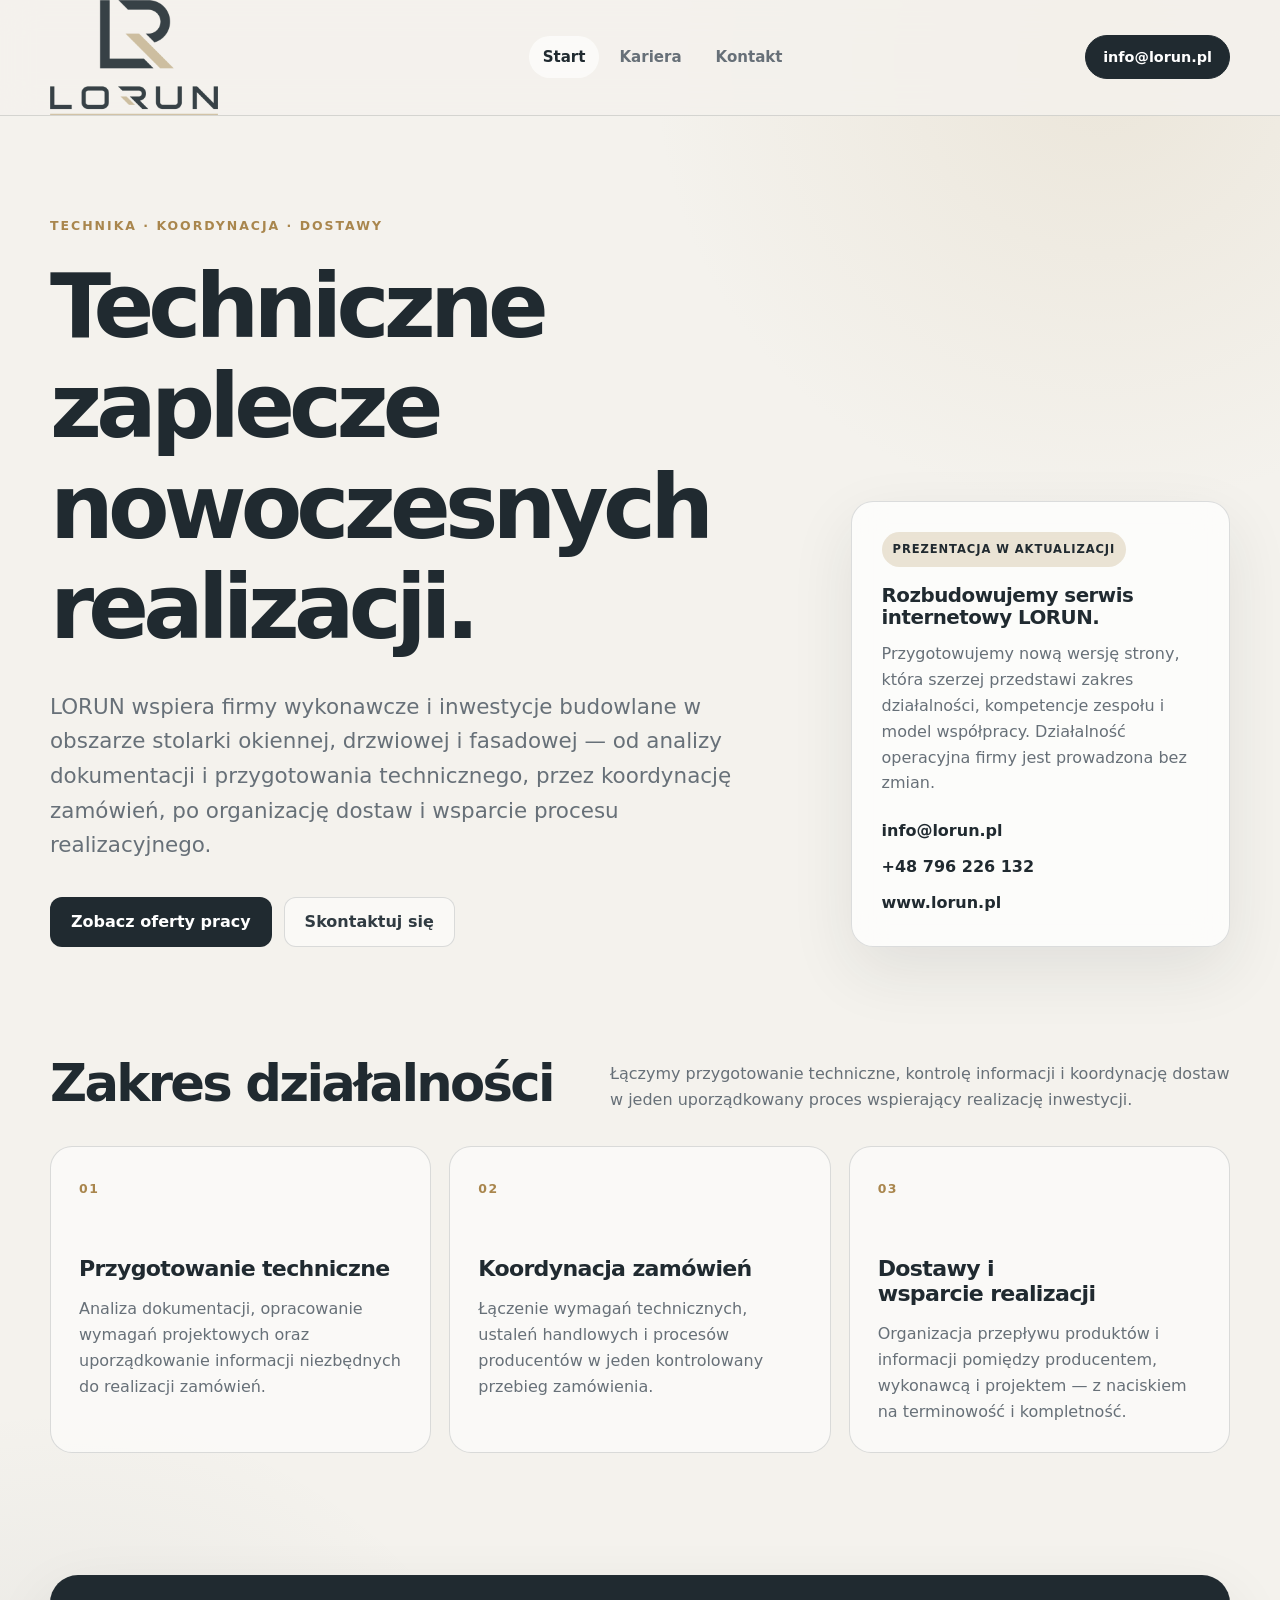
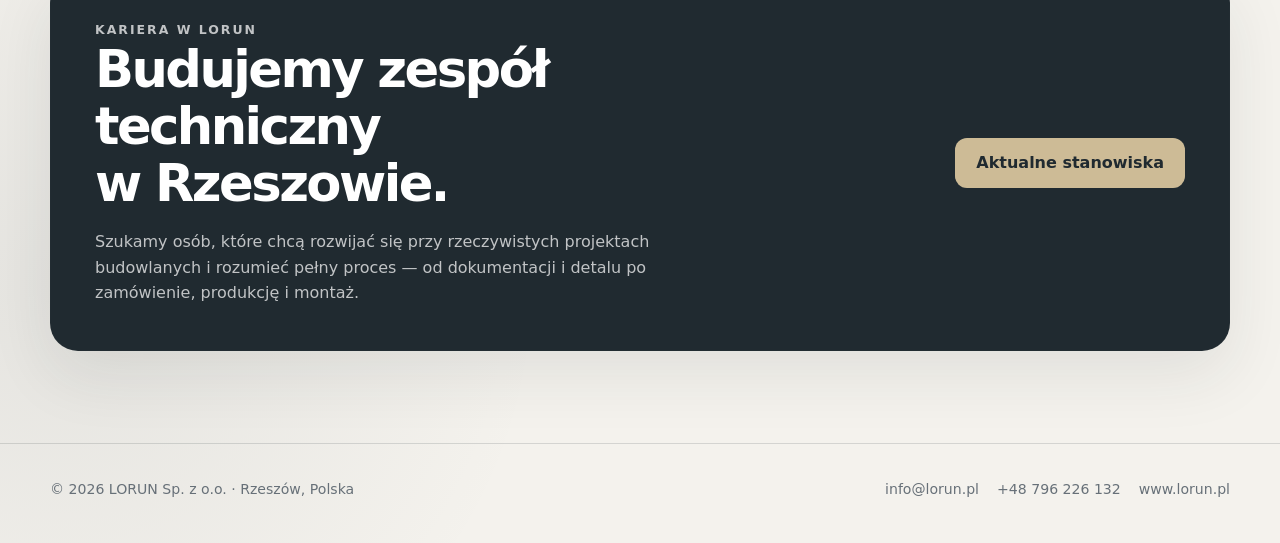
==== index.html @ 38af545b "Lorun Webseite v1.0" ====
<!doctype html>
<html lang="pl">
<head>
  <meta charset="utf-8">
  <meta name="viewport" content="width=device-width, initial-scale=1">
  <title>LORUN — przygotowanie techniczne, koordynacja i dostawy</title>
  <meta name="description" content="LORUN wspiera realizacje budowlane w obszarze stolarki okiennej, drzwiowej i fasadowej.">
  <meta name="theme-color" content="#303b42">
  <link rel="icon" type="image/png" href="assets/favicon.png">
  <link rel="stylesheet" href="assets/style.css">
</head>
<body>
<a class="skip-link" href="#main">Przejdź do treści</a>
<header class="site-header">
  <div class="container header-inner">
    <img class="site-logo" src="assets/logo-lorun.png" alt="LORUN" width="1000" height="684">
    <nav class="main-nav" aria-label="Nawigacja główna">
      <a href="" aria-current="page">Start</a>
      <a href="kariera/">Kariera</a>
      <a href="mailto:info@lorun.pl">Kontakt</a>
    </nav>
    <a class="header-contact" href="mailto:info@lorun.pl">info@lorun.pl</a>
  </div>
</header>
<main id="main">

<section class="hero">
  <div class="container hero-grid">
    <div>
      <p class="eyebrow">Technika · Koordynacja · Dostawy</p>
      <h1>Techniczne zaplecze nowoczesnych realizacji.</h1>
      <p class="hero-copy">LORUN wspiera firmy wykonawcze i inwestycje budowlane w obszarze stolarki okiennej, drzwiowej i fasadowej — od analizy dokumentacji i przygotowania technicznego, przez koordynację zamówień, po organizację dostaw i wsparcie procesu realizacyjnego.</p>
      <div class="hero-actions">
        <a class="btn btn-primary" href="kariera/">Zobacz oferty pracy</a>
        <a class="btn btn-secondary" href="mailto:info@lorun.pl">Skontaktuj się</a>
      </div>
    </div>
    <aside class="notice-panel">
      <span class="notice-label">Prezentacja w aktualizacji</span>
      <h2>Rozbudowujemy serwis internetowy LORUN.</h2>
      <p>Przygotowujemy nową wersję strony, która szerzej przedstawi zakres działalności, kompetencje zespołu i model współpracy. Działalność operacyjna firmy jest prowadzona bez zmian.</p>
      <div class="contact-list">
        <a href="mailto:info@lorun.pl">info@lorun.pl</a>
        <a href="tel:+48796226132">+48 796 226 132</a>
        <a href="https://www.lorun.pl/">www.lorun.pl</a>
      </div>
    </aside>
  </div>
</section>

<section class="section">
  <div class="container">
    <div class="section-header">
      <h2>Zakres działalności</h2>
      <p>Łączymy przygotowanie techniczne, kontrolę informacji i koordynację dostaw w jeden uporządkowany proces wspierający realizację inwestycji.</p>
    </div>
    <div class="cards-3">
      <article class="service-card">
        <span class="service-index">01</span>
        <h3>Przygotowanie techniczne</h3>
        <p>Analiza dokumentacji, opracowanie wymagań projektowych oraz uporządkowanie informacji niezbędnych do realizacji zamówień.</p>
      </article>
      <article class="service-card">
        <span class="service-index">02</span>
        <h3>Koordynacja zamówień</h3>
        <p>Łączenie wymagań technicznych, ustaleń handlowych i procesów producentów w jeden kontrolowany przebieg zamówienia.</p>
      </article>
      <article class="service-card">
        <span class="service-index">03</span>
        <h3>Dostawy i wsparcie realizacji</h3>
        <p>Organizacja przepływu produktów i informacji pomiędzy producentem, wykonawcą i projektem — z naciskiem na terminowość i kompletność.</p>
      </article>
    </div>
  </div>
</section>

<section class="section">
  <div class="container career-teaser">
    <div>
      <p class="eyebrow">Kariera w LORUN</p>
      <h2>Budujemy zespół techniczny w Rzeszowie.</h2>
      <p>Szukamy osób, które chcą rozwijać się przy rzeczywistych projektach budowlanych i rozumieć pełny proces — od dokumentacji i detalu po zamówienie, produkcję i montaż.</p>
    </div>
    <a class="btn" href="kariera/">Aktualne stanowiska</a>
  </div>
</section>

</main>
<footer class="site-footer">
  <div class="container footer-inner">
    <div>© 2026 LORUN Sp. z o.o. · Rzeszów, Polska</div>
    <div class="footer-links">
      <a href="mailto:info@lorun.pl">info@lorun.pl</a>
      <a href="tel:+48796226132">+48 796 226 132</a>
      <a href="https://www.lorun.pl/">www.lorun.pl</a>
    </div>
  </div>
</footer>
</body>
</html>
---- assets/style.css ----
:root {
  --bg: #f4f2ed;
  --surface: #fbfaf7;
  --surface-strong: #ffffff;
  --text: #303b42;
  --text-strong: #202a30;
  --muted: #677078;
  --line: rgba(48, 59, 66, 0.16);
  --gold: #cdbb96;
  --gold-strong: #a9864d;
  --shadow: 0 24px 65px rgba(31, 42, 48, 0.09);
  --radius: 22px;
  --max-width: 1180px;
}

* { box-sizing: border-box; }
html { scroll-behavior: smooth; }
body {
  margin: 0;
  min-height: 100vh;
  color: var(--text);
  background:
    radial-gradient(circle at 86% 3%, rgba(205, 187, 150, 0.22), transparent 28rem),
    radial-gradient(circle at 5% 88%, rgba(48, 59, 66, 0.08), transparent 30rem),
    var(--bg);
  font-family: Inter, ui-sans-serif, system-ui, -apple-system, BlinkMacSystemFont, "Segoe UI", sans-serif;
  line-height: 1.62;
  -webkit-font-smoothing: antialiased;
}

img { max-width: 100%; display: block; }
a { color: inherit; }
button, input, textarea, select { font: inherit; }

.skip-link {
  position: absolute;
  left: -9999px;
  top: 0;
  z-index: 100;
  padding: .75rem 1rem;
  color: #fff;
  background: var(--text-strong);
}
.skip-link:focus { left: 1rem; top: 1rem; }

.container {
  width: min(var(--max-width), calc(100% - 40px));
  margin-inline: auto;
}

.site-header {
  position: relative;
  z-index: 10;
  border-bottom: 1px solid var(--line);
  background: rgba(244, 242, 237, 0.86);
  backdrop-filter: blur(18px);
}

.header-inner {
  display: grid;
  grid-template-columns: 190px 1fr auto;
  align-items: center;
  min-height: 106px;
  gap: 32px;
}

.site-logo {
  width: 168px;
  height: auto;
  object-fit: contain;
  user-select: none;
}

.main-nav {
  display: flex;
  justify-content: center;
  gap: 6px;
}

.main-nav a {
  display: inline-flex;
  align-items: center;
  min-height: 42px;
  padding: 0 14px;
  border-radius: 999px;
  color: var(--muted);
  font-size: .94rem;
  font-weight: 680;
  text-decoration: none;
}
.main-nav a:hover,
.main-nav a[aria-current="page"] {
  color: var(--text-strong);
  background: rgba(255, 255, 255, .64);
}

.header-contact {
  display: inline-flex;
  align-items: center;
  min-height: 44px;
  padding: 0 17px;
  border: 1px solid var(--text-strong);
  border-radius: 999px;
  color: #fff;
  background: var(--text-strong);
  font-size: .9rem;
  font-weight: 760;
  text-decoration: none;
  white-space: nowrap;
}
.header-contact:hover { opacity: .9; }

.hero {
  padding: 100px 0 78px;
}

.hero-grid {
  display: grid;
  grid-template-columns: minmax(0, 1.32fr) minmax(300px, .68fr);
  gap: 64px;
  align-items: end;
}

.eyebrow {
  margin: 0 0 20px;
  color: var(--gold-strong);
  font-size: .78rem;
  font-weight: 820;
  letter-spacing: .16em;
  text-transform: uppercase;
}

h1, h2, h3 {
  color: var(--text-strong);
  line-height: 1.12;
  text-wrap: balance;
}

h1 {
  max-width: 860px;
  margin: 0;
  font-size: clamp(3rem, 7vw, 6.45rem);
  letter-spacing: -.065em;
}

.hero-copy {
  max-width: 780px;
  margin: 32px 0 0;
  color: var(--muted);
  font-size: clamp(1.08rem, 2vw, 1.34rem);
}

.hero-actions {
  display: flex;
  flex-wrap: wrap;
  gap: 12px;
  margin-top: 34px;
}

.btn {
  display: inline-flex;
  align-items: center;
  justify-content: center;
  min-height: 50px;
  padding: 0 20px;
  border: 1px solid transparent;
  border-radius: 12px;
  font-weight: 760;
  text-decoration: none;
}
.btn-primary { color: #fff; background: var(--text-strong); }
.btn-primary:hover { opacity: .91; transform: translateY(-1px); }
.btn-secondary { border-color: var(--line); background: rgba(255,255,255,.52); }
.btn-secondary:hover { background: #fff; }

.notice-panel,
.contact-panel,
.job-apply-card {
  padding: 30px;
  border: 1px solid var(--line);
  border-radius: var(--radius);
  background: rgba(255, 255, 255, .72);
  box-shadow: var(--shadow);
  backdrop-filter: blur(16px);
}

.notice-label {
  display: inline-flex;
  margin-bottom: 18px;
  padding: 8px 11px;
  border-radius: 999px;
  color: var(--text-strong);
  background: rgba(205,187,150,.38);
  font-size: .72rem;
  font-weight: 820;
  letter-spacing: .08em;
  text-transform: uppercase;
}

.notice-panel h2,
.contact-panel h2,
.job-apply-card h2 {
  margin: 0 0 12px;
  font-size: 1.24rem;
  letter-spacing: -.025em;
}

.notice-panel p,
.contact-panel p,
.job-apply-card p {
  margin: 0;
  color: var(--muted);
}

.contact-list {
  display: grid;
  gap: 10px;
  margin-top: 22px;
}
.contact-list a {
  display: flex;
  align-items: center;
  gap: 10px;
  color: var(--text-strong);
  font-weight: 740;
  text-decoration: none;
  overflow-wrap: anywhere;
}
.contact-list a:hover { text-decoration: underline; text-underline-offset: 4px; }

.section { padding: 30px 0 92px; }
.section-header {
  display: flex;
  justify-content: space-between;
  align-items: end;
  gap: 32px;
  margin-bottom: 34px;
}
.section-header h2 {
  margin: 0;
  font-size: clamp(2rem, 4vw, 3.7rem);
  letter-spacing: -.052em;
}
.section-header p { max-width: 620px; margin: 0; color: var(--muted); }

.cards-3 {
  display: grid;
  grid-template-columns: repeat(3, minmax(0, 1fr));
  gap: 18px;
}

.service-card {
  min-height: 280px;
  padding: 28px;
  border: 1px solid var(--line);
  border-radius: var(--radius);
  background: rgba(255,255,255,.55);
}
.service-index {
  color: var(--gold-strong);
  font-size: .78rem;
  font-weight: 820;
  letter-spacing: .12em;
}
.service-card h3 { margin: 56px 0 14px; font-size: 1.38rem; letter-spacing: -.03em; }
.service-card p { margin: 0; color: var(--muted); }

.career-teaser {
  display: grid;
  grid-template-columns: 1.15fr .85fr;
  gap: 42px;
  align-items: center;
  padding: 44px;
  border: 1px solid var(--line);
  border-radius: 28px;
  color: #f8f7f3;
  background: var(--text-strong);
  box-shadow: var(--shadow);
}
.career-teaser h2 { margin: 0 0 16px; color: #fff; font-size: clamp(2rem, 4vw, 3.5rem); letter-spacing: -.05em; }
.career-teaser p { margin: 0; color: rgba(255,255,255,.72); }
.career-teaser .btn { justify-self: end; color: var(--text-strong); background: var(--gold); }

.page-hero {
  padding: 76px 0 54px;
}
.page-hero h1 {
  max-width: 900px;
  font-size: clamp(3rem, 7vw, 5.9rem);
}
.page-hero .hero-copy { max-width: 850px; }

.breadcrumbs {
  display: flex;
  flex-wrap: wrap;
  gap: 8px;
  margin: 0 0 20px;
  color: var(--muted);
  font-size: .86rem;
}
.breadcrumbs a { text-decoration: none; }
.breadcrumbs a:hover { text-decoration: underline; }

.jobs-grid {
  display: grid;
  grid-template-columns: repeat(3, minmax(0, 1fr));
  gap: 18px;
}

.job-card {
  position: relative;
  display: flex;
  flex-direction: column;
  min-height: 410px;
  padding: 28px;
  border: 1px solid var(--line);
  border-radius: var(--radius);
  background: rgba(255,255,255,.67);
  text-decoration: none;
  transition: transform .18s ease, box-shadow .18s ease, border-color .18s ease;
}
.job-card:hover {
  transform: translateY(-4px);
  border-color: rgba(169,134,77,.48);
  box-shadow: var(--shadow);
}
.job-card-kicker {
  color: var(--gold-strong);
  font-size: .74rem;
  font-weight: 820;
  letter-spacing: .12em;
  text-transform: uppercase;
}
.job-card h2 { margin: 36px 0 12px; font-size: 1.55rem; letter-spacing: -.035em; }
.job-card p { margin: 0; color: var(--muted); }
.job-card-meta {
  display: grid;
  gap: 8px;
  margin-top: auto;
  padding-top: 30px;
  border-top: 1px solid var(--line);
  color: var(--text-strong);
  font-size: .9rem;
  font-weight: 690;
}
.job-card-link {
  display: inline-flex;
  margin-top: 22px;
  color: var(--text-strong);
  font-weight: 800;
}

.job-header {
  padding: 66px 0 38px;
}
.job-header h1 {
  max-width: 1020px;
  font-size: clamp(2.65rem, 6vw, 5.1rem);
}
.job-subtitle {
  display: block;
  margin-top: 10px;
  color: var(--gold-strong);
  font-size: clamp(1rem, 2vw, 1.34rem);
  font-weight: 760;
  letter-spacing: -.015em;
}

.job-meta {
  display: grid;
  grid-template-columns: repeat(3, minmax(0,1fr));
  gap: 1px;
  margin-top: 34px;
  overflow: hidden;
  border: 1px solid var(--line);
  border-radius: 16px;
  background: var(--line);
}
.job-meta-item { padding: 20px; background: rgba(255,255,255,.78); }
.job-meta-label {
  display: block;
  margin-bottom: 4px;
  color: var(--muted);
  font-size: .72rem;
  font-weight: 820;
  letter-spacing: .09em;
  text-transform: uppercase;
}
.job-meta-value { color: var(--text-strong); font-weight: 750; }

.job-layout {
  display: grid;
  grid-template-columns: minmax(0, 1fr) 340px;
  gap: 54px;
  align-items: start;
  padding: 30px 0 100px;
}

.job-content {
  min-width: 0;
  padding: 38px 42px;
  border: 1px solid var(--line);
  border-radius: var(--radius);
  background: rgba(255,255,255,.60);
}
.job-section + .job-section {
  margin-top: 42px;
  padding-top: 36px;
  border-top: 1px solid var(--line);
}
.job-section h2 { margin: 0 0 18px; font-size: 1.72rem; letter-spacing: -.035em; }
.job-section p { margin: 0 0 16px; }
.job-section p:last-child { margin-bottom: 0; }
.job-section ul { margin: 0; padding-left: 1.25rem; }
.job-section li { padding-left: .25rem; margin: .42rem 0; }
.job-section strong { color: var(--text-strong); }

.job-sidebar {
  position: sticky;
  top: 28px;
  display: grid;
  gap: 18px;
}
.job-apply-card .btn { width: 100%; margin-top: 22px; }
.apply-details {
  display: grid;
  gap: 10px;
  margin-top: 20px;
  padding-top: 20px;
  border-top: 1px solid var(--line);
  font-size: .93rem;
}
.apply-details a { font-weight: 760; text-decoration: none; overflow-wrap: anywhere; }
.apply-details a:hover { text-decoration: underline; }

.pathway {
  display: flex;
  flex-wrap: wrap;
  gap: 8px;
  align-items: center;
  margin-top: 12px;
}
.pathway span {
  padding: 9px 12px;
  border: 1px solid var(--line);
  border-radius: 10px;
  background: rgba(255,255,255,.62);
  font-size: .9rem;
  font-weight: 720;
}
.pathway b { color: var(--gold-strong); }

.site-footer {
  border-top: 1px solid var(--line);
}
.footer-inner {
  display: grid;
  grid-template-columns: 1fr auto;
  gap: 28px;
  padding: 34px 0 42px;
  color: var(--muted);
  font-size: .88rem;
}
.footer-links { display: flex; flex-wrap: wrap; justify-content: end; gap: 18px; }
.footer-links a { text-decoration: none; }
.footer-links a:hover { text-decoration: underline; }

@media (max-width: 980px) {
  .header-inner { grid-template-columns: 160px 1fr; }
  .header-contact { display: none; }
  .main-nav { justify-content: end; }
  .hero-grid, .career-teaser, .job-layout { grid-template-columns: 1fr; }
  .notice-panel { max-width: 680px; }
  .career-teaser .btn { justify-self: start; }
  .job-sidebar { position: static; grid-template-columns: 1fr 1fr; }
  .cards-3, .jobs-grid { grid-template-columns: 1fr 1fr; }
}

@media (max-width: 720px) {
  .container { width: min(var(--max-width), calc(100% - 28px)); }
  .site-header { position: static; }
  .header-inner { grid-template-columns: 132px 1fr; min-height: 84px; gap: 16px; }
  .site-logo { width: 128px; }
  .main-nav { gap: 0; }
  .main-nav a { padding-inline: 10px; font-size: .85rem; }
  .hero { padding: 68px 0 56px; }
  .hero-grid { gap: 38px; }
  h1 { font-size: clamp(2.75rem, 15vw, 4.6rem); }
  .section { padding-bottom: 68px; }
  .section-header { display: block; }
  .section-header p { margin-top: 16px; }
  .cards-3, .jobs-grid, .job-sidebar { grid-template-columns: 1fr; }
  .career-teaser { padding: 30px; }
  .page-hero { padding-top: 58px; }
  .job-meta { grid-template-columns: 1fr; }
  .job-content { padding: 28px 24px; }
  .footer-inner { grid-template-columns: 1fr; }
  .footer-links { justify-content: start; }
}

@media (max-width: 480px) {
  .header-inner { grid-template-columns: 112px 1fr; }
  .site-logo { width: 108px; }
  .main-nav a:nth-child(3) { display: none; }
  .notice-panel, .contact-panel, .job-apply-card, .service-card, .job-card { padding: 24px; }
  .hero-actions { display: grid; }
  .btn { width: 100%; }
}
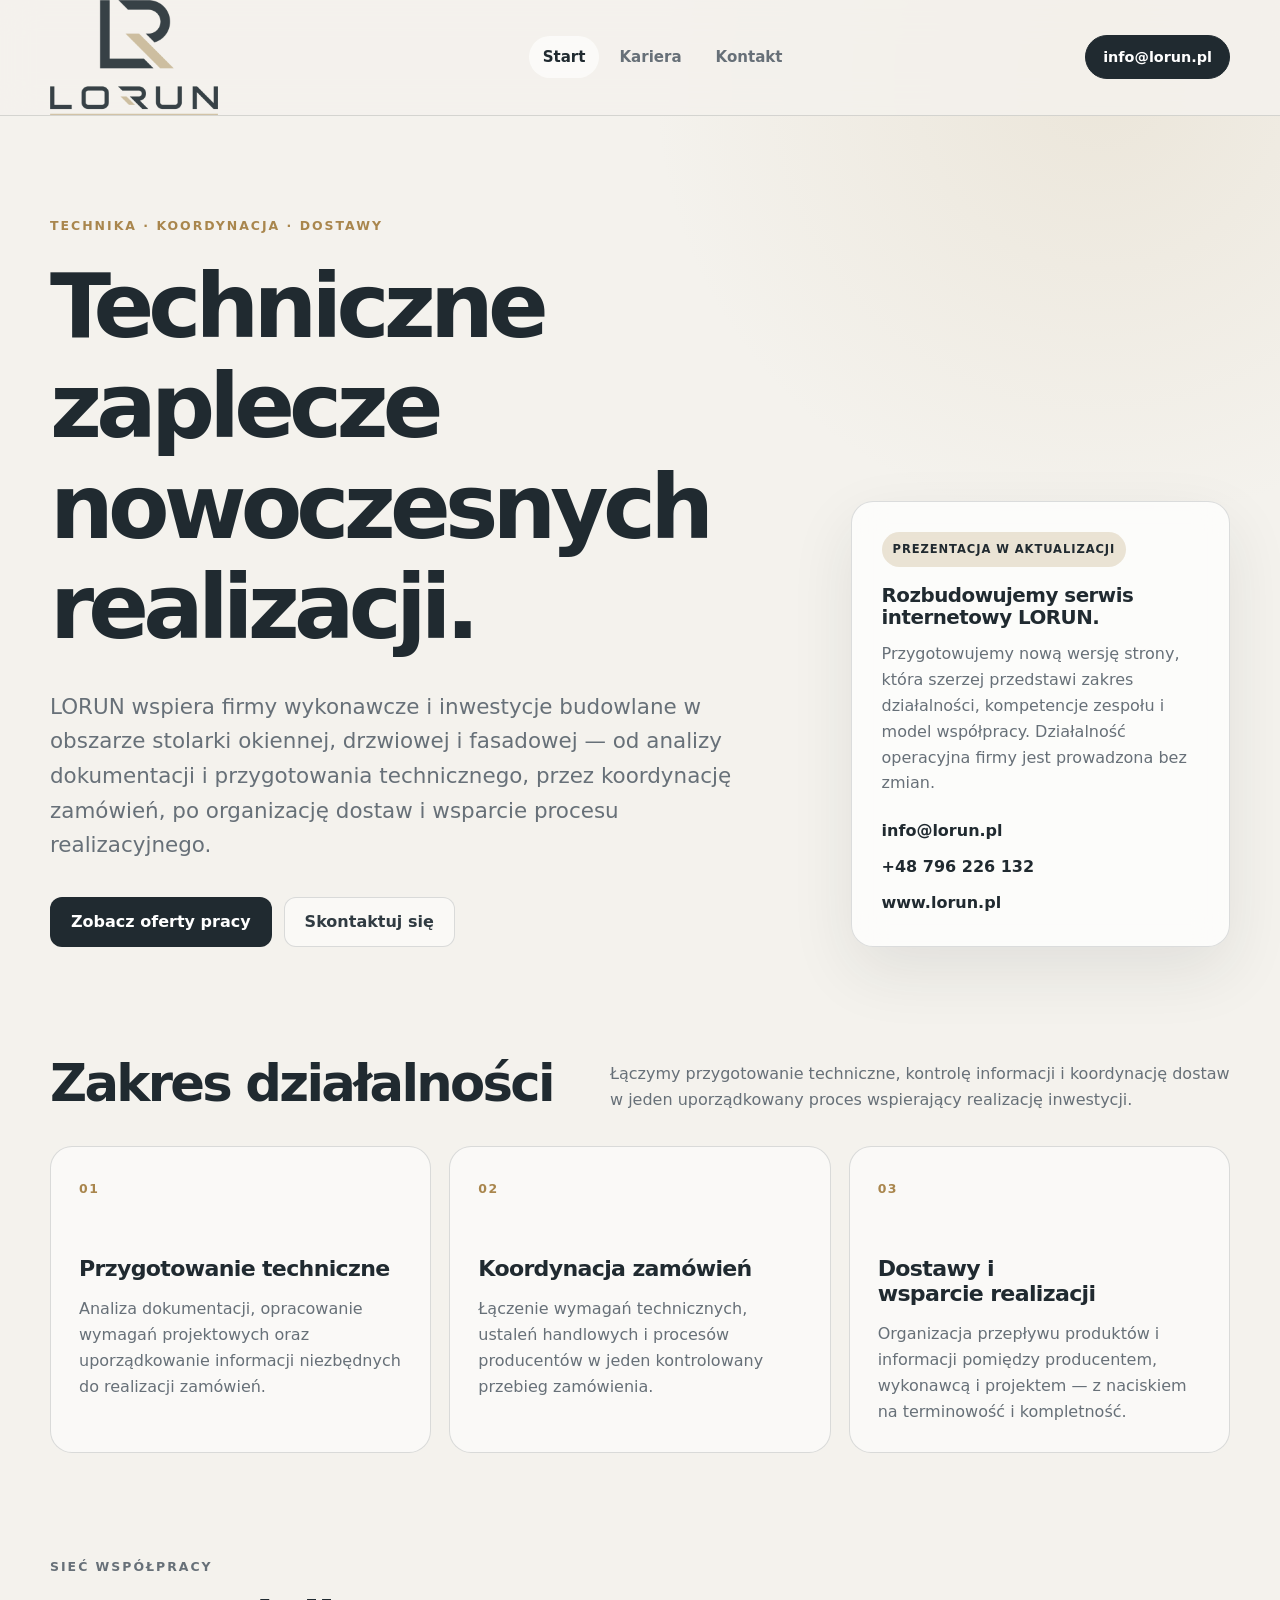
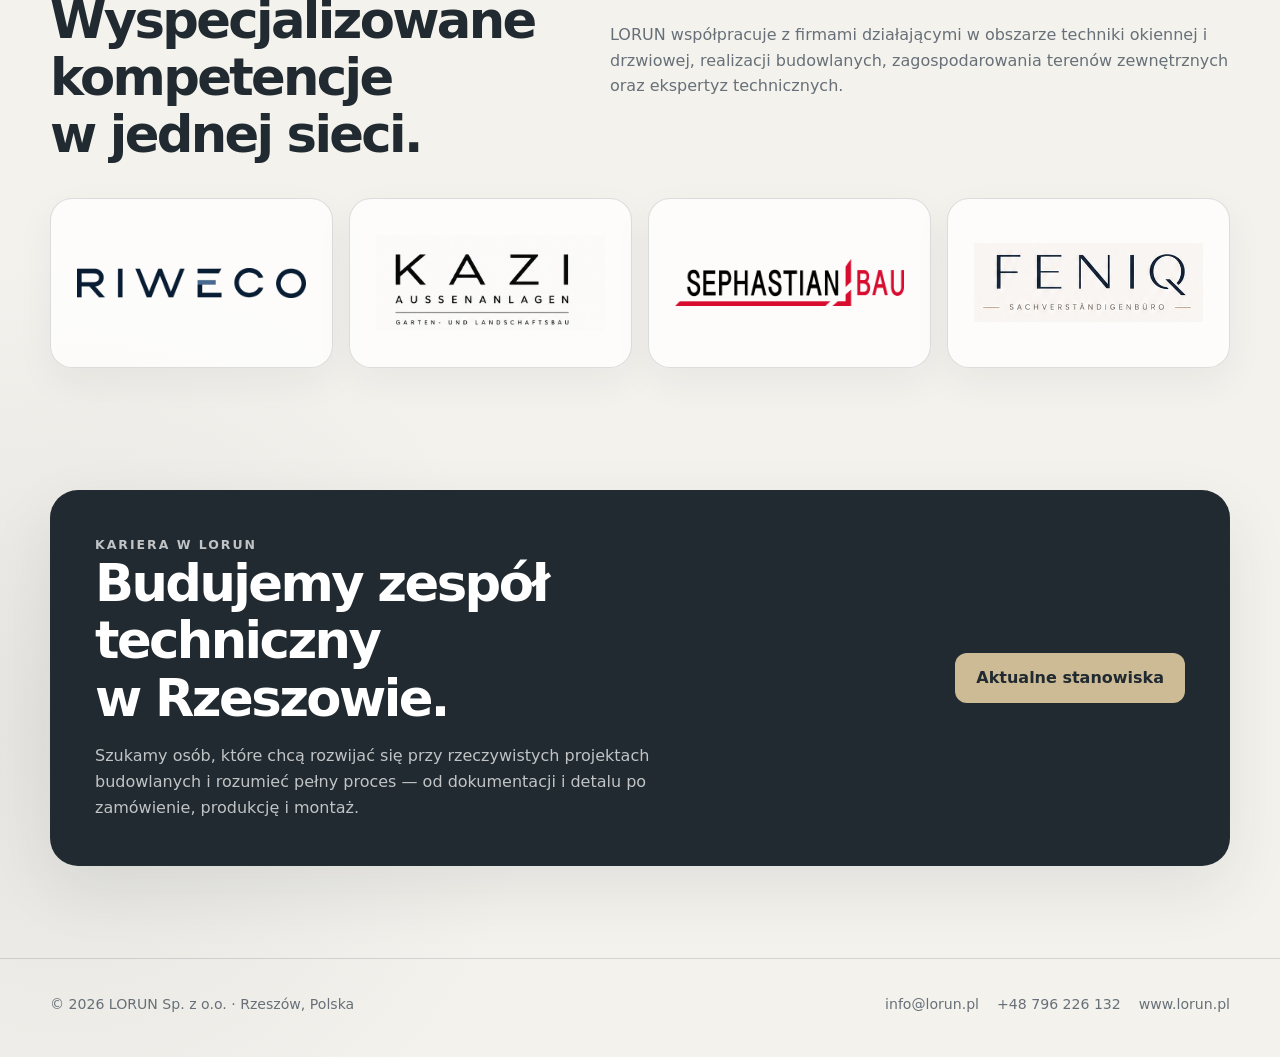
==== commit 276d0d19: "Add files via upload" ====
--- a/index.html
+++ b/index.html
@@ -74,6 +74,33 @@
   </div>
 </section>
 
+<section class="section partners-section" aria-labelledby="partners-title">
+  <div class="container">
+    <div class="section-header partners-header">
+      <div>
+        <p class="eyebrow">Sieć współpracy</p>
+        <h2 id="partners-title">Wyspecjalizowane kompetencje w jednej sieci.</h2>
+      </div>
+      <p>LORUN współpracuje z firmami działającymi w obszarze techniki okiennej i drzwiowej, realizacji budowlanych, zagospodarowania terenów zewnętrznych oraz ekspertyz technicznych.</p>
+    </div>
+
+    <div class="partners-grid" aria-label="Firmy partnerskie LORUN">
+      <div class="partner-card">
+        <img class="partner-logo partner-logo-riweco" src="assets/partners/riweco.png" alt="RIWECO GmbH" width="1100" height="145" loading="lazy" decoding="async">
+      </div>
+      <div class="partner-card">
+        <img class="partner-logo partner-logo-kazi" src="assets/partners/kazi-aussenanlagen.png" alt="KAZI Aussenanlagen" width="620" height="260" loading="lazy" decoding="async">
+      </div>
+      <div class="partner-card">
+        <img class="partner-logo partner-logo-sebau" src="assets/partners/sephastian-bau.png" alt="Sephastian-Bau" width="1100" height="223" loading="lazy" decoding="async">
+      </div>
+      <div class="partner-card">
+        <img class="partner-logo partner-logo-feniq" src="assets/partners/feniq.png" alt="FENIQ Sachverständigenbüro" width="423" height="145" loading="lazy" decoding="async">
+      </div>
+    </div>
+  </div>
+</section>
+
 <section class="section">
   <div class="container career-teaser">
     <div>
--- a/assets/style.css
+++ b/assets/style.css
@@ -266,6 +266,52 @@
 .service-card h3 { margin: 56px 0 14px; font-size: 1.38rem; letter-spacing: -.03em; }
 .service-card p { margin: 0; color: var(--muted); }
 
+.partners-section {
+  padding-top: 12px;
+}
+
+.partners-header {
+  align-items: center;
+}
+
+.partners-header > div {
+  max-width: 650px;
+}
+
+.partners-header .eyebrow {
+  margin-bottom: 14px;
+}
+
+.partners-grid {
+  display: grid;
+  grid-template-columns: repeat(4, minmax(0, 1fr));
+  gap: 16px;
+}
+
+.partner-card {
+  display: grid;
+  place-items: center;
+  min-height: 170px;
+  padding: 30px 26px;
+  overflow: hidden;
+  border: 1px solid var(--line);
+  border-radius: var(--radius);
+  background: rgba(255,255,255,.76);
+  box-shadow: 0 14px 38px rgba(31, 42, 48, .055);
+}
+
+.partner-logo {
+  width: 100%;
+  height: 92px;
+  object-fit: contain;
+  object-position: center;
+}
+
+.partner-logo-riweco { height: 62px; }
+.partner-logo-kazi { height: 108px; }
+.partner-logo-sebau { height: 70px; }
+.partner-logo-feniq { height: 88px; }
+
 .career-teaser {
   display: grid;
   grid-template-columns: 1.15fr .85fr;
@@ -474,7 +520,7 @@
   .notice-panel { max-width: 680px; }
   .career-teaser .btn { justify-self: start; }
   .job-sidebar { position: static; grid-template-columns: 1fr 1fr; }
-  .cards-3, .jobs-grid { grid-template-columns: 1fr 1fr; }
+  .cards-3, .jobs-grid, .partners-grid { grid-template-columns: 1fr 1fr; }
 }
 
 @media (max-width: 720px) {
@@ -491,6 +537,7 @@
   .section-header { display: block; }
   .section-header p { margin-top: 16px; }
   .cards-3, .jobs-grid, .job-sidebar { grid-template-columns: 1fr; }
+  .partner-card { min-height: 148px; }
   .career-teaser { padding: 30px; }
   .page-hero { padding-top: 58px; }
   .job-meta { grid-template-columns: 1fr; }
@@ -504,6 +551,8 @@
   .site-logo { width: 108px; }
   .main-nav a:nth-child(3) { display: none; }
   .notice-panel, .contact-panel, .job-apply-card, .service-card, .job-card { padding: 24px; }
+  .partners-grid { grid-template-columns: 1fr; }
+  .partner-card { min-height: 132px; padding: 24px; }
   .hero-actions { display: grid; }
   .btn { width: 100%; }
 }
